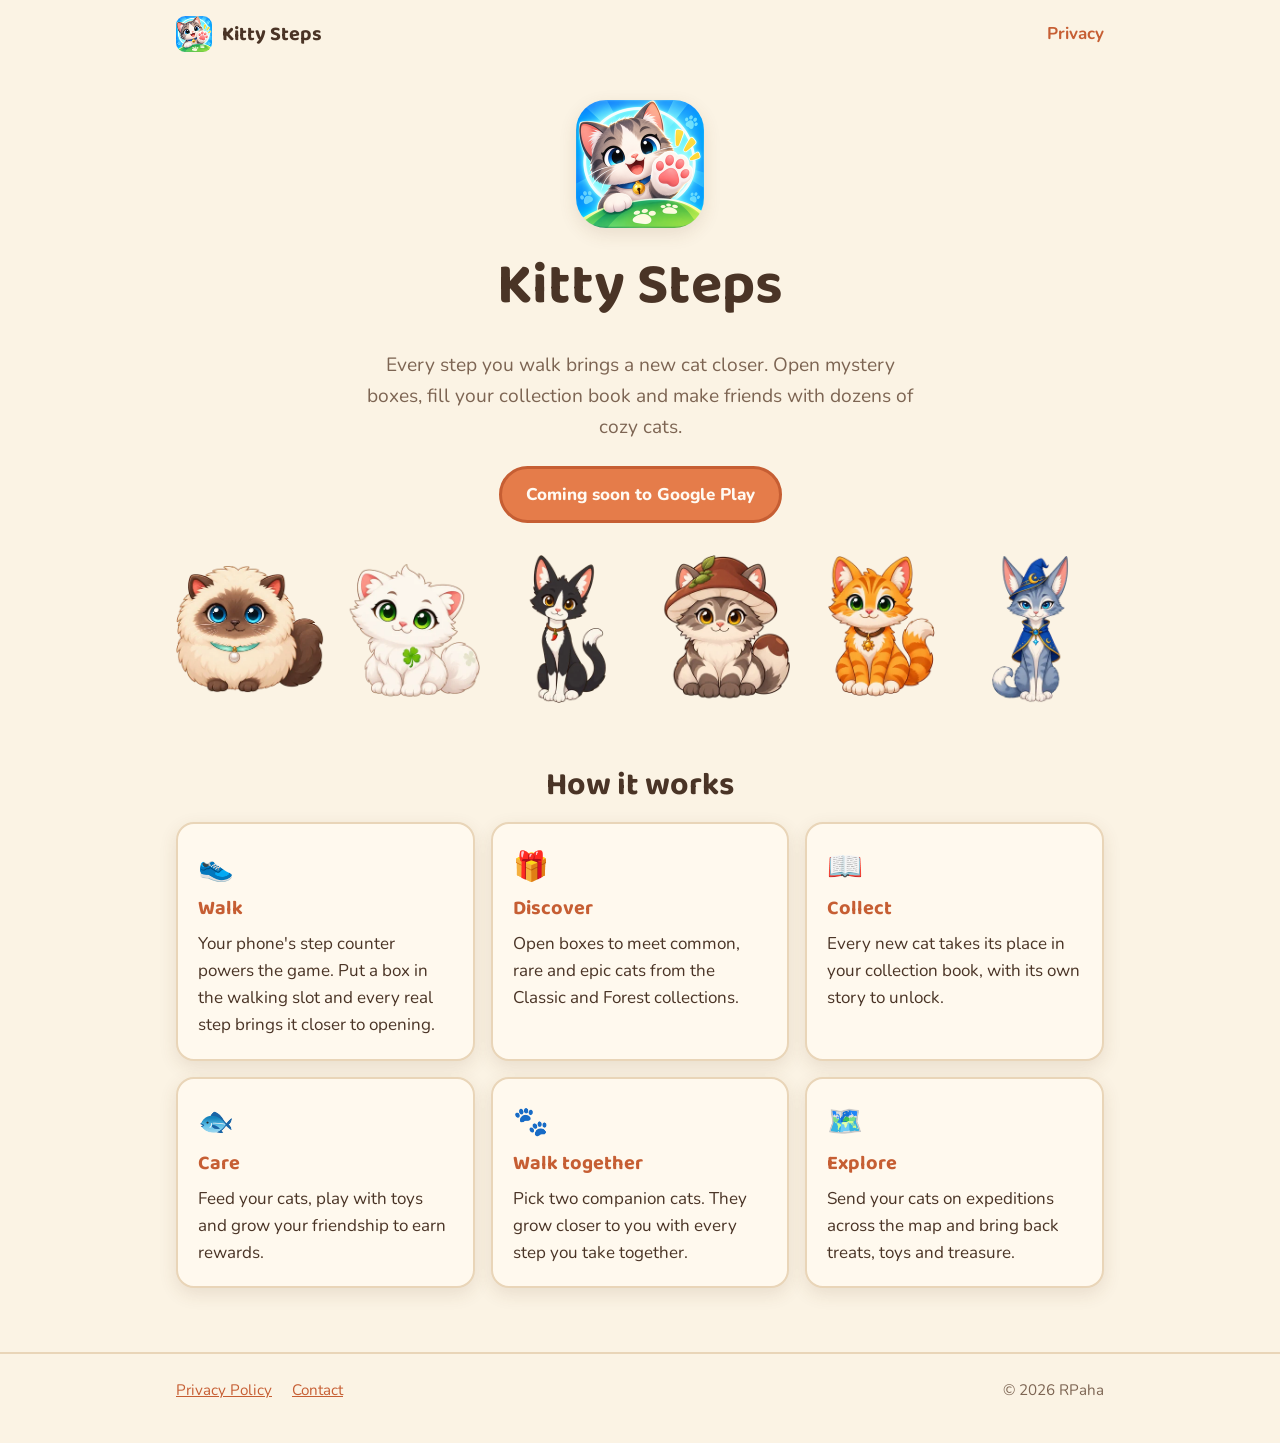
==== index.html @ b11c86d3 "Add Kitty Steps site, privacy policy and app-ads.txt Co-Authored-By: Claude Opus 5.5 <noreply@anthro" ====
<!doctype html>
<html lang="en">
<head>
  <meta charset="utf-8">
  <meta name="viewport" content="width=device-width, initial-scale=1">
  <title>Kitty Steps</title>
  <meta name="description" content="Kitty Steps is a cozy walking game: your real steps open mystery boxes full of cats to collect, feed, play with and take on adventures.">
  <link rel="icon" type="image/png" href="img/favicon.png">
  <link rel="preconnect" href="https://fonts.googleapis.com">
  <link rel="preconnect" href="https://fonts.gstatic.com" crossorigin>
  <link href="https://fonts.googleapis.com/css2?family=Baloo+2:wght@600;700&family=Nunito:wght@400;700;800&display=swap" rel="stylesheet">
  <link rel="stylesheet" href="style.css">
</head>
<body>
  <header class="site-header">
    <div class="wrap">
      <a class="brand" href="./"><img src="img/favicon.png" alt="">Kitty Steps</a>
      <nav><a href="privacy.html">Privacy</a></nav>
    </div>
  </header>

  <main class="wrap">
    <section class="hero">
      <img class="hero-icon" src="img/icon.png" alt="Kitty Steps app icon" width="128" height="128">
      <h1>Kitty Steps</h1>
      <p class="tagline">Every step you walk brings a new cat closer. Open mystery boxes, fill your collection book and make friends with dozens of cozy cats.</p>
      <span class="badge">Coming soon to Google Play</span>

      <div class="cats" aria-hidden="true">
        <img src="img/mochi.webp" alt="" loading="lazy">
        <img src="img/clover.webp" alt="" loading="lazy">
        <img src="img/pepper.webp" alt="" loading="lazy">
        <img src="img/moss.webp" alt="" loading="lazy">
        <img src="img/sunny.webp" alt="" loading="lazy">
        <img src="img/merlin.webp" alt="" loading="lazy">
      </div>
    </section>

    <section class="section">
      <h2>How it works</h2>
      <div class="features">
        <div class="card">
          <span class="emoji" aria-hidden="true">👟</span>
          <h3>Walk</h3>
          <p>Your phone's step counter powers the game. Put a box in the walking slot and every real step brings it closer to opening.</p>
        </div>
        <div class="card">
          <span class="emoji" aria-hidden="true">🎁</span>
          <h3>Discover</h3>
          <p>Open boxes to meet common, rare and epic cats from the Classic and Forest collections.</p>
        </div>
        <div class="card">
          <span class="emoji" aria-hidden="true">📖</span>
          <h3>Collect</h3>
          <p>Every new cat takes its place in your collection book, with its own story to unlock.</p>
        </div>
        <div class="card">
          <span class="emoji" aria-hidden="true">🐟</span>
          <h3>Care</h3>
          <p>Feed your cats, play with toys and grow your friendship to earn rewards.</p>
        </div>
        <div class="card">
          <span class="emoji" aria-hidden="true">🐾</span>
          <h3>Walk together</h3>
          <p>Pick two companion cats. They grow closer to you with every step you take together.</p>
        </div>
        <div class="card">
          <span class="emoji" aria-hidden="true">🗺️</span>
          <h3>Explore</h3>
          <p>Send your cats on expeditions across the map and bring back treats, toys and treasure.</p>
        </div>
      </div>
    </section>
  </main>

  <footer class="site-footer">
    <div class="wrap">
      <div>
        <a href="privacy.html">Privacy Policy</a>
        <a href="mailto:rpaha.games@gmail.com">Contact</a>
      </div>
      <div>&copy; 2026 RPaha</div>
    </div>
  </footer>
</body>
</html>
---- style.css ----
:root {
  --bg: #fbf3e4;
  --card: #fff9ee;
  --card-edge: #e9d5b8;
  --text: #4a3426;
  --muted: #7d6553;
  --accent: #e57c4a;
  --accent-dark: #c65e33;
  --accent-text: #fffaf2;
  --green: #4e8a6a;
  --shadow: 0 6px 18px rgba(98, 62, 34, 0.12);
  color-scheme: light;
}

@media (prefers-color-scheme: dark) {
  :root:not([data-theme="light"]) {
    --bg: #1f1813;
    --card: #2a211b;
    --card-edge: #4a3a2e;
    --text: #f3e6d6;
    --muted: #c4ad97;
    --accent: #f08a57;
    --accent-dark: #f4a27a;
    --accent-text: #24170f;
    --green: #7cc19c;
    --shadow: 0 6px 18px rgba(0, 0, 0, 0.35);
    color-scheme: dark;
  }
}

:root[data-theme="dark"] {
  --bg: #1f1813;
  --card: #2a211b;
  --card-edge: #4a3a2e;
  --text: #f3e6d6;
  --muted: #c4ad97;
  --accent: #f08a57;
  --accent-dark: #f4a27a;
  --accent-text: #24170f;
  --green: #7cc19c;
  --shadow: 0 6px 18px rgba(0, 0, 0, 0.35);
  color-scheme: dark;
}

* { box-sizing: border-box; }

html { -webkit-text-size-adjust: 100%; }

body {
  margin: 0;
  background: var(--bg);
  color: var(--text);
  font-family: "Nunito", system-ui, -apple-system, "Segoe UI", Roboto, sans-serif;
  font-size: 17px;
  line-height: 1.6;
}

h1, h2, h3 {
  font-family: "Baloo 2", "Nunito", system-ui, sans-serif;
  line-height: 1.2;
  margin: 0 0 0.5em;
}

a { color: var(--accent-dark); }
a:hover { color: var(--accent); }

.wrap {
  width: 100%;
  max-width: 960px;
  margin: 0 auto;
  padding: 0 16px;
}

/* Header */
.site-header {
  padding: 16px 0;
}
.site-header .wrap {
  display: flex;
  align-items: center;
  justify-content: space-between;
  gap: 12px;
}
.brand {
  display: flex;
  align-items: center;
  gap: 10px;
  text-decoration: none;
  color: var(--text);
  font-family: "Baloo 2", sans-serif;
  font-weight: 700;
  font-size: 1.25rem;
}
.brand img { width: 36px; height: 36px; border-radius: 9px; }
.site-header nav a {
  text-decoration: none;
  font-weight: 700;
  margin-left: 16px;
}

/* Hero */
.hero {
  text-align: center;
  padding: 32px 0 24px;
}
.hero-icon {
  width: 128px;
  height: 128px;
  border-radius: 30px;
  box-shadow: var(--shadow);
}
.hero h1 {
  font-size: clamp(2.4rem, 8vw, 3.6rem);
  margin-top: 16px;
}
.tagline {
  font-size: 1.2rem;
  color: var(--muted);
  max-width: 560px;
  margin: 0 auto 24px;
}
.badge {
  display: inline-block;
  background: var(--accent);
  color: var(--accent-text);
  font-weight: 800;
  padding: 12px 24px;
  border-radius: 999px;
  border: 3px solid var(--accent-dark);
  text-decoration: none;
}

/* Cat strip */
.cats {
  display: grid;
  grid-template-columns: repeat(6, 1fr);
  gap: 8px;
  margin: 32px 0 8px;
}
.cats img {
  width: 100%;
  height: auto;
  aspect-ratio: 1;
  object-fit: contain;
}

/* Features */
.section { padding: 32px 0; }
.section > h2 { text-align: center; font-size: 2rem; }
.features {
  display: grid;
  grid-template-columns: repeat(3, 1fr);
  gap: 16px;
  margin-top: 16px;
}
.card {
  background: var(--card);
  border: 2px solid var(--card-edge);
  border-radius: 18px;
  padding: 20px;
  box-shadow: var(--shadow);
}
.card h3 { font-size: 1.25rem; color: var(--accent-dark); }
.card p { margin: 0; }
.card .emoji { font-size: 1.8rem; display: block; margin-bottom: 6px; }

/* Footer */
.site-footer {
  border-top: 2px solid var(--card-edge);
  margin-top: 32px;
  padding: 24px 0 40px;
  color: var(--muted);
  font-size: 0.95rem;
}
.site-footer .wrap {
  display: flex;
  flex-wrap: wrap;
  justify-content: space-between;
  gap: 12px;
}
.site-footer a { margin-right: 16px; }

/* Policy page */
.policy {
  max-width: 760px;
  padding-top: 8px;
  padding-bottom: 16px;
}
.policy h1 { font-size: clamp(2rem, 6vw, 2.6rem); }
.policy h2 {
  font-size: 1.5rem;
  margin-top: 1.8em;
  color: var(--accent-dark);
}
.policy h3 { font-size: 1.15rem; margin-top: 1.2em; }
.policy .updated { color: var(--muted); margin-top: -0.4em; }
.policy .summary {
  background: var(--card);
  border: 2px solid var(--card-edge);
  border-radius: 18px;
  padding: 16px 20px;
  margin: 24px 0;
}
.policy .summary ul { margin: 8px 0 0; padding-left: 20px; }
.policy li { margin-bottom: 6px; }
.table-scroll { overflow-x: auto; }
.policy table {
  width: 100%;
  border-collapse: collapse;
  margin: 12px 0;
  font-size: 0.95rem;
}
.policy th, .policy td {
  text-align: left;
  vertical-align: top;
  padding: 10px;
  border-bottom: 1px solid var(--card-edge);
}
.policy th { background: var(--card); }

@media (max-width: 720px) {
  .features { grid-template-columns: 1fr; }
  .cats { grid-template-columns: repeat(3, 1fr); }
  .site-header nav a { margin-left: 12px; }
}
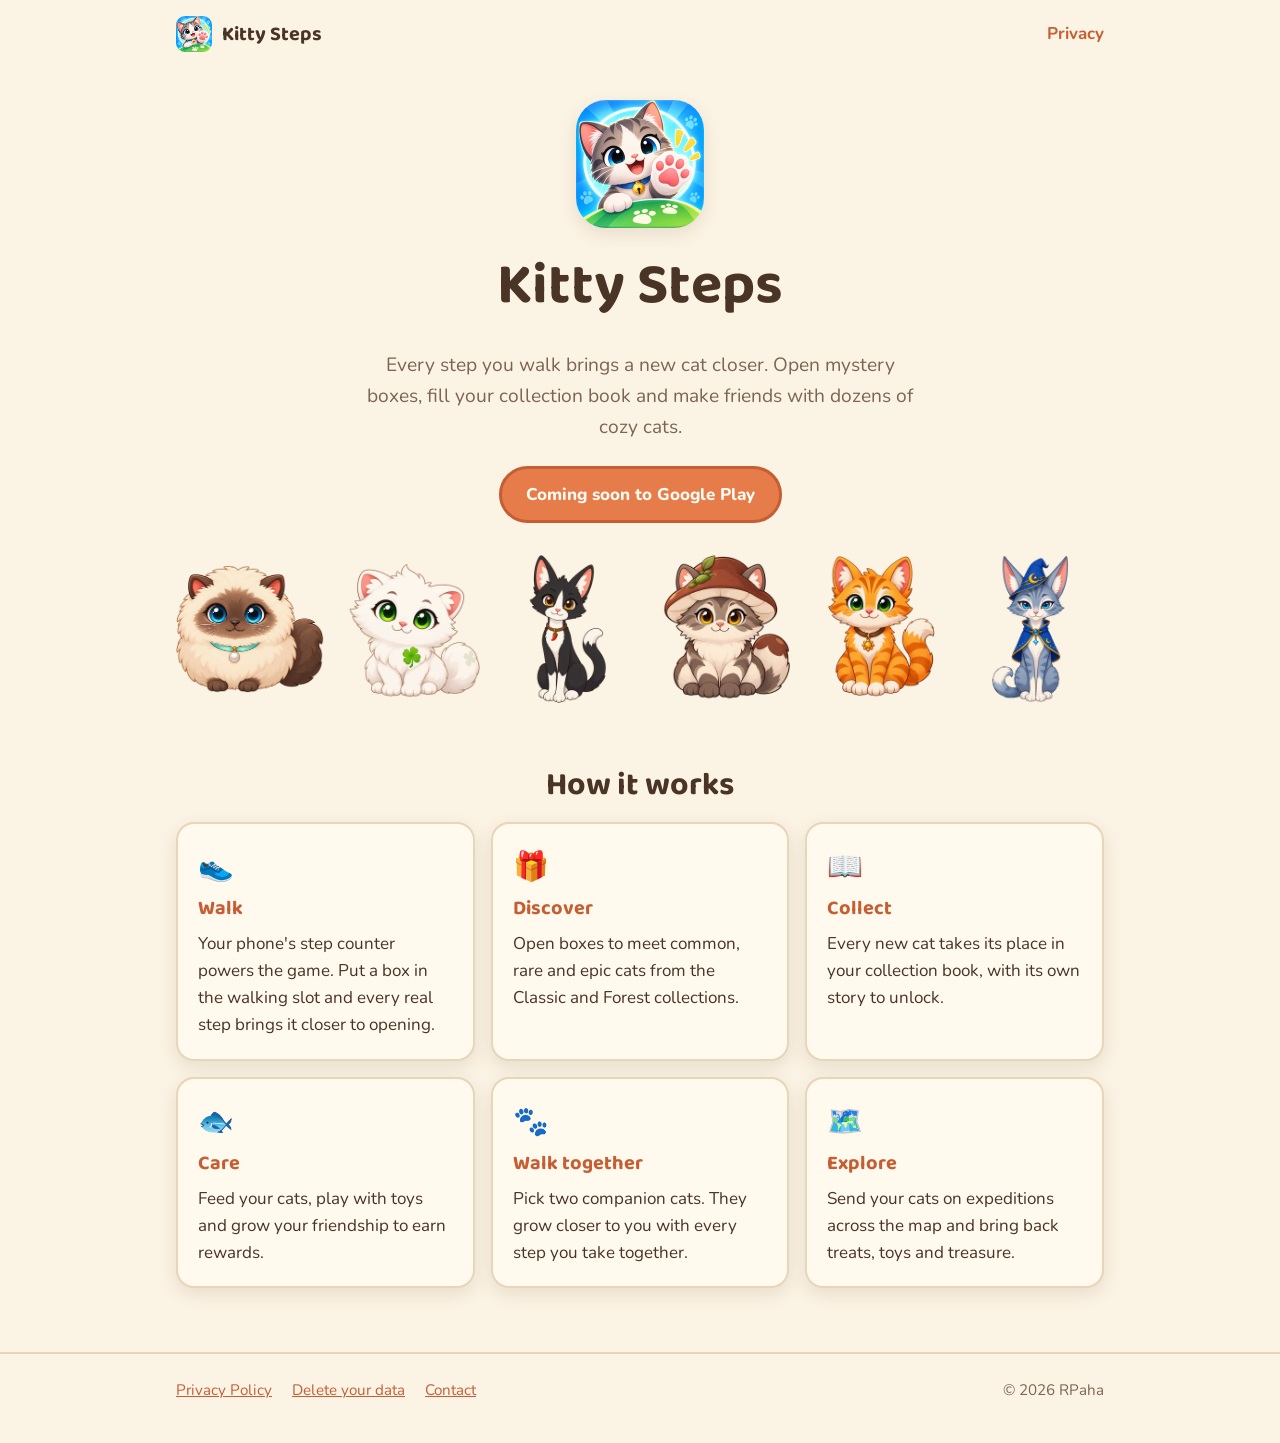
==== commit 5e8ce821: "Add data deletion page and align privacy policy with Data safety Co-Authored-By: Claude Opus 5.5 <no" ====
--- a/index.html
+++ b/index.html
@@ -77,6 +77,7 @@
     <div class="wrap">
       <div>
         <a href="privacy.html">Privacy Policy</a>
+        <a href="delete-data.html">Delete your data</a>
         <a href="mailto:rpaha.games@gmail.com">Contact</a>
       </div>
       <div>&copy; 2026 RPaha</div>
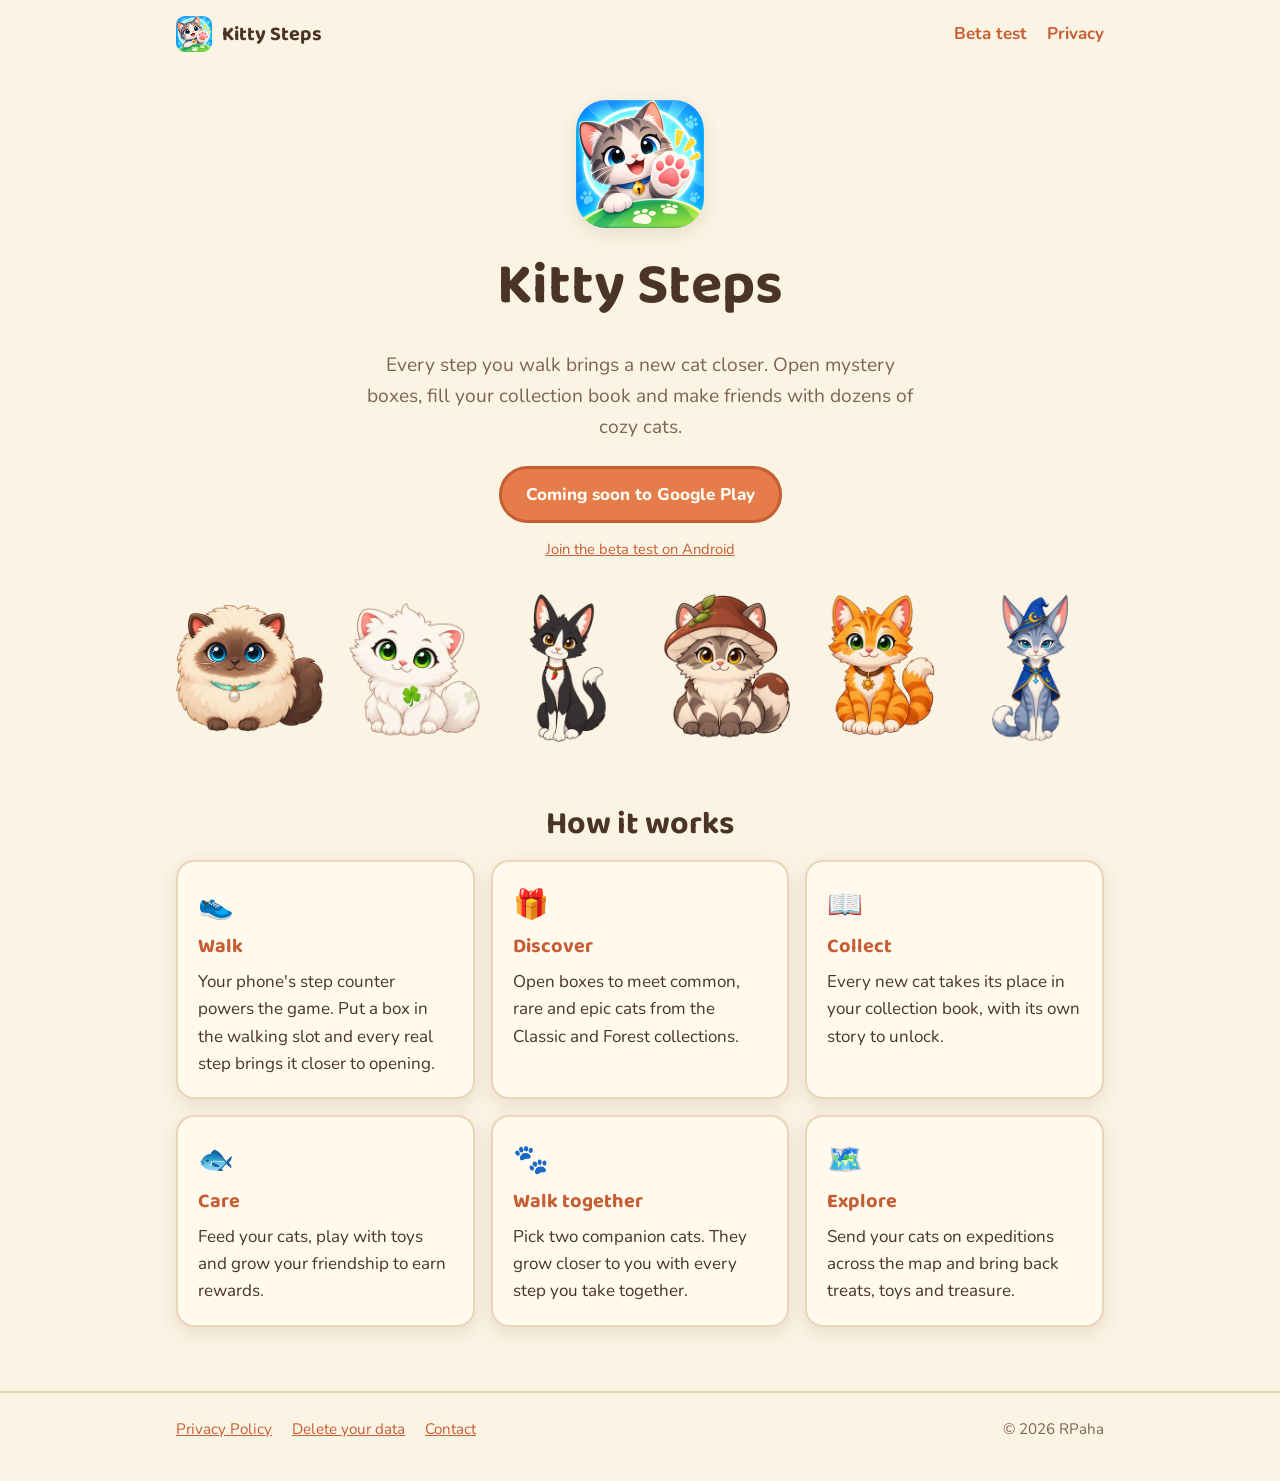
==== commit aa60a8f1: "Add beta tester guide page Co-Authored-By: Claude Opus 5.5 <noreply@anthropic.com>" ====
--- a/index.html
+++ b/index.html
@@ -15,7 +15,7 @@
   <header class="site-header">
     <div class="wrap">
       <a class="brand" href="./"><img src="img/favicon.png" alt="">Kitty Steps</a>
-      <nav><a href="privacy.html">Privacy</a></nav>
+      <nav><a href="join-test.html">Beta test</a> <a href="privacy.html">Privacy</a></nav>
     </div>
   </header>
 
@@ -25,6 +25,7 @@
       <h1>Kitty Steps</h1>
       <p class="tagline">Every step you walk brings a new cat closer. Open mystery boxes, fill your collection book and make friends with dozens of cozy cats.</p>
       <span class="badge">Coming soon to Google Play</span>
+      <p class="small"><a href="join-test.html">Join the beta test on Android</a></p>
 
       <div class="cats" aria-hidden="true">
         <img src="img/mochi.webp" alt="" loading="lazy">
--- a/style.css
+++ b/style.css
@@ -223,3 +223,73 @@
   .cats { grid-template-columns: repeat(3, 1fr); }
   .site-header nav a { margin-left: 12px; }
 }
+
+/* Tester guide */
+.guide { max-width: 860px; padding-bottom: 16px; }
+.guide h1 { font-size: clamp(2rem, 6vw, 2.6rem); margin-top: 8px; }
+.guide .lead { font-size: 1.1rem; color: var(--muted); }
+.note {
+  background: var(--card);
+  border: 2px solid var(--card-edge);
+  border-radius: 18px;
+  padding: 14px 20px;
+  margin: 20px 0;
+}
+.note-accent { border-color: var(--accent); }
+.note h2 { font-size: 1.4rem; margin-bottom: 6px; }
+.note ul, .step ul { padding-left: 20px; }
+.step {
+  display: grid;
+  grid-template-columns: 1fr 280px;
+  gap: 24px;
+  align-items: start;
+  background: var(--card);
+  border: 2px solid var(--card-edge);
+  border-radius: 18px;
+  padding: 20px;
+  margin: 20px 0;
+  box-shadow: var(--shadow);
+}
+.step-plain { grid-template-columns: 1fr; }
+.step h2 { font-size: 1.5rem; color: var(--accent-dark); }
+.step-num {
+  display: inline-flex;
+  align-items: center;
+  justify-content: center;
+  width: 40px;
+  height: 40px;
+  border-radius: 50%;
+  background: var(--accent);
+  color: var(--accent-text);
+  font-family: "Baloo 2", sans-serif;
+  font-weight: 700;
+  font-size: 1.3rem;
+  margin-bottom: 8px;
+}
+.step-shot {
+  width: 100%;
+  height: auto;
+  border-radius: 16px;
+  border: 2px solid var(--card-edge);
+  display: block;
+}
+.button {
+  display: inline-block;
+  background: var(--accent);
+  color: var(--accent-text);
+  font-weight: 800;
+  padding: 10px 20px;
+  border-radius: 999px;
+  border: 3px solid var(--accent-dark);
+  text-decoration: none;
+}
+.button:hover { color: var(--accent-text); filter: brightness(1.05); }
+.small { font-size: 0.92rem; color: var(--muted); }
+.english { margin-top: 32px; }
+.english h2 { font-size: 1.6rem; }
+.english li { margin-bottom: 8px; }
+
+@media (max-width: 720px) {
+  .step { grid-template-columns: 1fr; }
+  .step-shot { max-width: 320px; margin: 0 auto; }
+}
